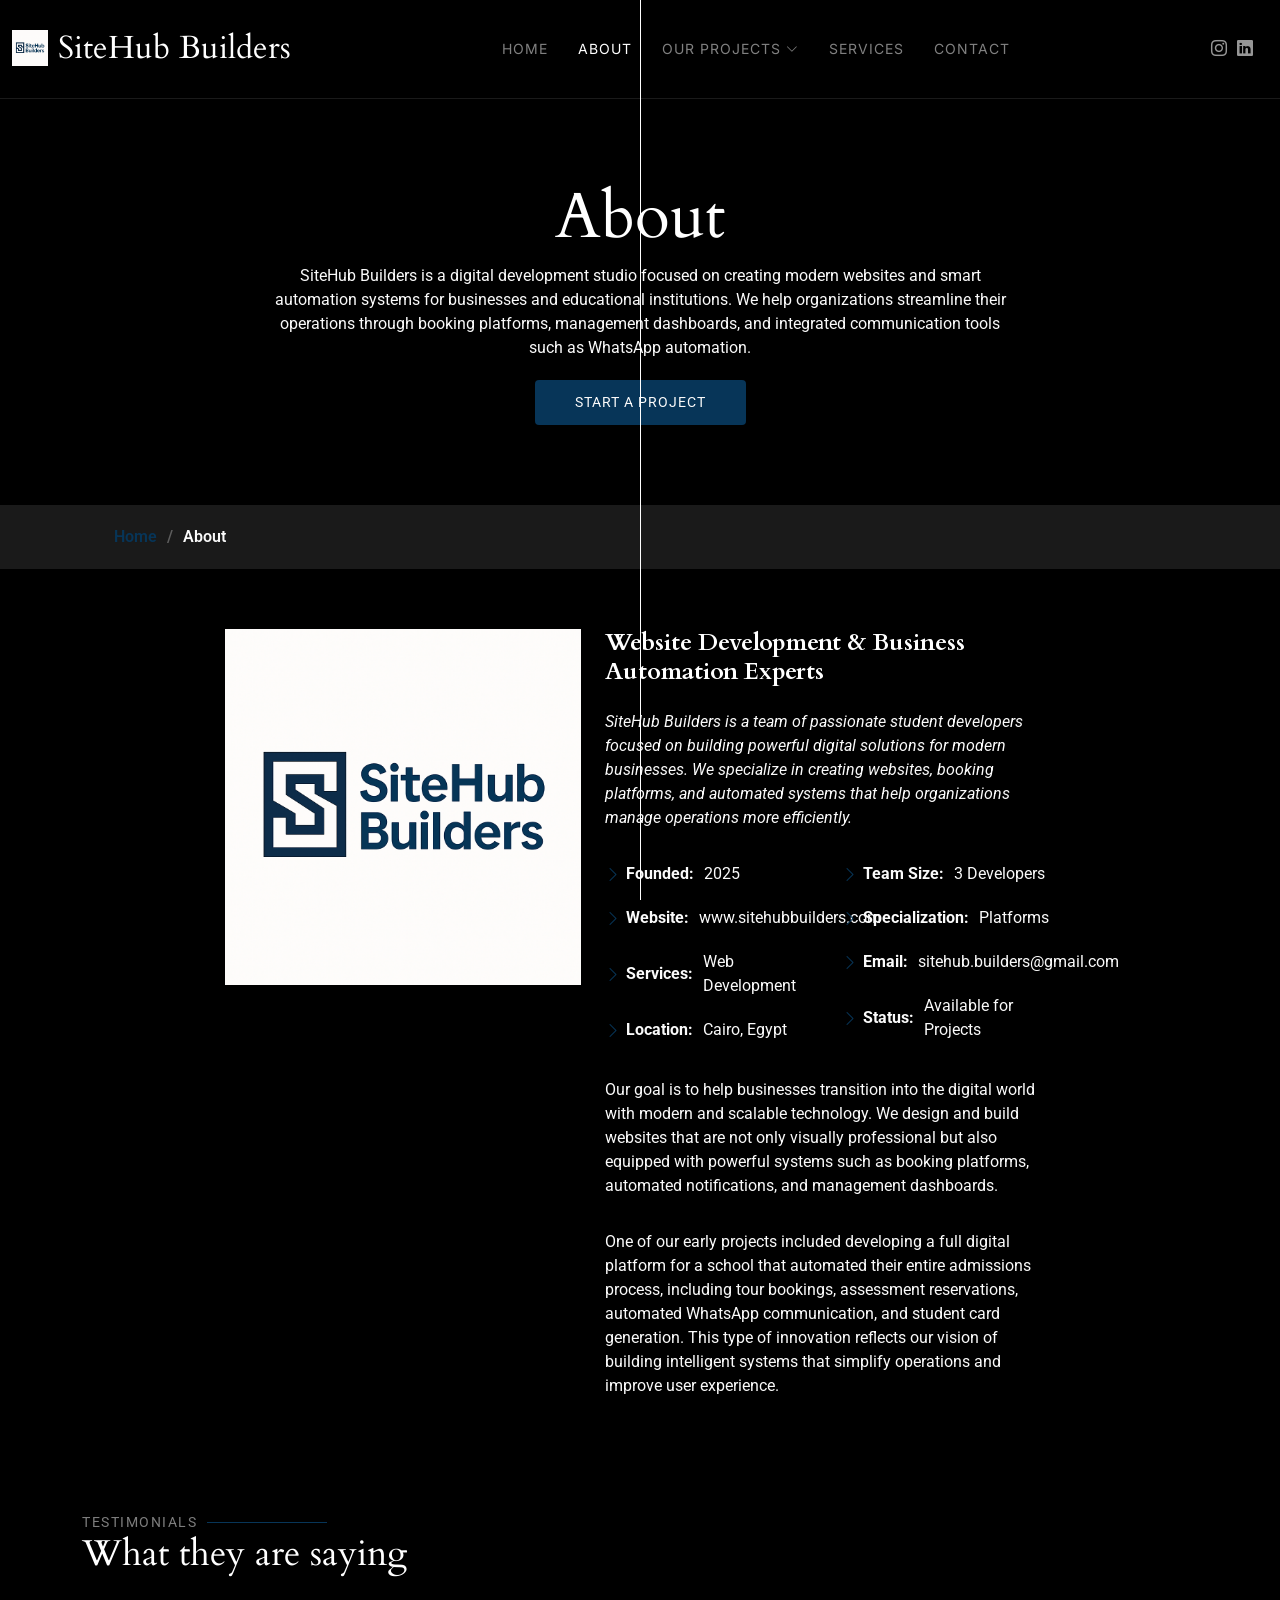
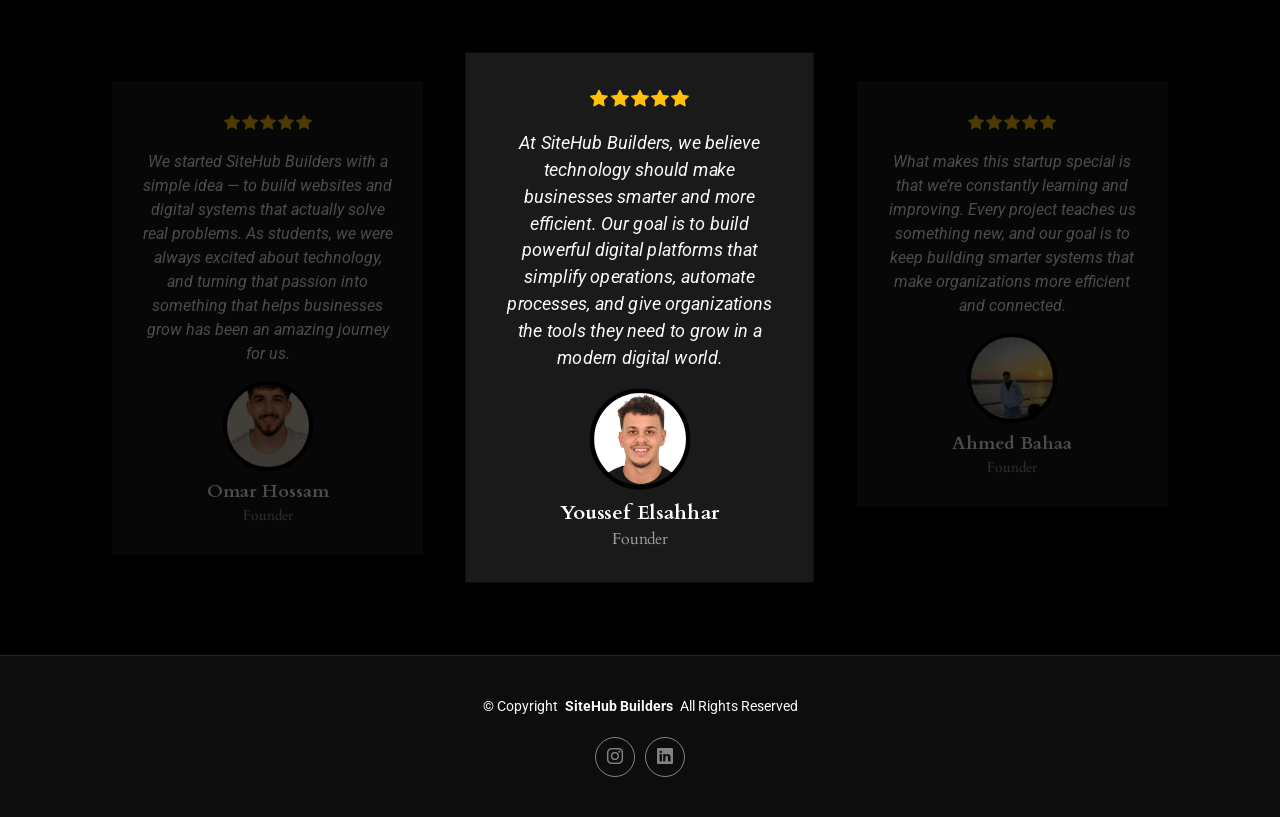
==== about.html @ 57624eac "first demo done" ====
<!DOCTYPE html>
<html lang="en">

<head>
  <meta charset="utf-8">
  <meta content="width=device-width, initial-scale=1.0" name="viewport">
  <title>About - PhotoFolio Bootstrap Template</title>
  <meta name="description" content="">
  <meta name="keywords" content="">

  <!-- Favicons -->
  <link href="assets/img/favicon.png" rel="icon">
  <link href="assets/img/apple-touch-icon.png" rel="apple-touch-icon">

  <!-- Fonts -->
  <link href="https://fonts.googleapis.com" rel="preconnect">
  <link href="https://fonts.gstatic.com" rel="preconnect" crossorigin>
  <link href="https://fonts.googleapis.com/css2?family=Roboto:ital,wght@0,100;0,300;0,400;0,500;0,700;0,900;1,100;1,300;1,400;1,500;1,700;1,900&family=Inter:wght@100;200;300;400;500;600;700;800;900&family=Cardo:ital,wght@0,400;0,700;1,400;1,700&display=swap" rel="stylesheet">

  <!-- Vendor CSS Files -->
  <link href="assets/vendor/bootstrap/css/bootstrap.min.css" rel="stylesheet">
  <link href="assets/vendor/bootstrap-icons/bootstrap-icons.css" rel="stylesheet">
  <link href="assets/vendor/aos/aos.css" rel="stylesheet">
  <link href="assets/vendor/glightbox/css/glightbox.min.css" rel="stylesheet">
  <link href="assets/vendor/swiper/swiper-bundle.min.css" rel="stylesheet">

  <!-- Main CSS File -->
  <link href="assets/css/main.css" rel="stylesheet">

  <!-- =======================================================
  * Template Name: PhotoFolio
  * Template URL: https://bootstrapmade.com/photofolio-bootstrap-photography-website-template/
  * Updated: Aug 07 2024 with Bootstrap v5.3.3
  * Author: BootstrapMade.com
  * License: https://bootstrapmade.com/license/
  ======================================================== -->
</head>

<body class="about-page">

  <header id="header" class="header d-flex align-items-center sticky-top">
    <div class="container-fluid position-relative d-flex align-items-center justify-content-between">

      <a href="index.html" class="logo d-flex align-items-center me-auto me-xl-0">
        <img src="assets/img/shb_logo.png" alt="Logo" style="height:40px; margin-right:10px;">
        <h1 class="sitename">SiteHub Builders</h1>
      </a>

      <nav id="navmenu" class="navmenu">
        <ul>
          <li><a href="index.html">Home<br></a></li>
          <li><a href="about.html" class="active">About</a></li>
          <li class="dropdown"><a href="lic_project.html"><span>Our Projects</span> <i class="bi bi-chevron-down toggle-dropdown"></i></a>
            <ul>
              <li><a href="lic_project.html">Leaders International College</a></li>
              <li><a href="avidbeam_project.html">Avid Beam</a></li>
            </ul>
          </li>
          <li><a href="services.html">Services</a></li>
          <li><a href="contact.html">Contact</a></li>
        </ul>
        <i class="mobile-nav-toggle d-xl-none bi bi-list"></i>
      </nav>

      <div class="header-social-links">
        <a href="https://www.instagram.com/sitehub_builders" class="instagram"><i class="bi bi-instagram"></i></a>
        <a href="https://www.linkedin.com/company/sitehub-builders" class="linkedin"><i class="bi bi-linkedin"></i></a>
      </div>

    </div>
  </header>

  <main class="main">

    <!-- Page Title -->
    <div class="page-title" data-aos="fade">
      <div class="heading">
        <div class="container">
          <div class="row d-flex justify-content-center text-center">
            <div class="col-lg-8">
              <h1>About</h1>
              <p class="mb-0">SiteHub Builders is a digital development studio focused on creating modern websites and smart automation systems for businesses and educational institutions. We help organizations streamline their operations through booking platforms, management dashboards, and integrated communication tools such as WhatsApp automation.</p>
              <a href="contact.html" class="cta-btn">Start a Project<br></a>
            </div>
          </div>
        </div>
      </div>
      <nav class="breadcrumbs">
        <div class="container">
          <ol>
            <li><a href="index.html">Home</a></li>
            <li class="current">About</li>
          </ol>
        </div>
      </nav>
    </div><!-- End Page Title -->

    <!-- About Section -->
    <section id="about" class="about section">

      <div class="container" data-aos="fade-up" data-aos-delay="100">

        <div class="row gy-4 justify-content-center">
          <div class="col-lg-4">
            <img src="assets/img/shb_logo.png" class="img-fluid" alt="">
          </div>
          <div class="col-lg-5 content">
            <h2>Website Development & Business Automation Experts</h2>
            <p class="fst-italic py-3">
              SiteHub Builders is a team of passionate student developers focused on building powerful digital solutions for modern businesses. We specialize in creating websites, booking platforms, and automated systems that help organizations manage operations more efficiently.
            </p>
            <div class="row">
              <div class="col-lg-6">
                <ul>
                 <li><i class="bi bi-chevron-right"></i> <strong>Founded:</strong> <span>2025</span></li>
                  <li><i class="bi bi-chevron-right"></i> <strong>Website:</strong> <span>www.sitehubbuilders.com</span></li>
                  <li><i class="bi bi-chevron-right"></i> <strong>Services:</strong> <span>Web Development</span></li>
                  <li><i class="bi bi-chevron-right"></i> <strong>Location:</strong> <span>Cairo, Egypt</span></li>
                </ul>
              </div>
              <div class="col-lg-6">
                <ul>
                  <li><i class="bi bi-chevron-right"></i> <strong>Team Size:</strong> <span>3 Developers</span></li>
                  <li><i class="bi bi-chevron-right"></i> <strong>Specialization:</strong> <span>Platforms</span></li>
                  <li><i class="bi bi-chevron-right"></i> <strong>Email:</strong> <span>sitehub.builders@gmail.com</span></li>
                  <li><i class="bi bi-chevron-right"></i> <strong>Status:</strong> <span>Available for Projects</span></li>
                </ul>
              </div>
            </div>
            <p class="py-3">
              Our goal is to help businesses transition into the digital world with modern and scalable technology. We design and build websites that are not only visually professional but also equipped with powerful systems such as booking platforms, automated notifications, and management dashboards.
            </p>
            <p class="m-0">
              One of our early projects included developing a full digital platform for a school that automated their entire admissions process, including tour bookings, assessment reservations, automated WhatsApp communication, and student card generation. This type of innovation reflects our vision of building intelligent systems that simplify operations and improve user experience.
            </p>
          </div>
        </div>

      </div>

    </section><!-- /About Section -->

    <!-- Testimonials Section -->
    <section id="testimonials" class="testimonials section">

      <!-- Section Title -->
      <div class="container section-title" data-aos="fade-up">
        <h2>Testimonials</h2>
        <p>What they are saying</p>
      </div><!-- End Section Title -->

      <div class="container" data-aos="fade-up" data-aos-delay="100">

        <div class="swiper init-swiper">
          <script type="application/json" class="swiper-config">
            {
              "loop": true,
              "speed": 600,
              "autoplay": {
                "delay": 5000
              },
              "slidesPerView": "auto",
              "pagination": {
                "el": ".swiper-pagination",
                "type": "bullets",
                "clickable": true
              },
              "breakpoints": {
                "320": {
                  "slidesPerView": 1,
                  "spaceBetween": 40
                },
                "1200": {
                  "slidesPerView": 3,
                  "spaceBetween": 1
                }
              }
            }
          </script>
          <div class="swiper-wrapper">

            <div class="swiper-slide">
              <div class="testimonial-item">
                <div class="stars">
                  <i class="bi bi-star-fill"></i><i class="bi bi-star-fill"></i><i class="bi bi-star-fill"></i><i class="bi bi-star-fill"></i><i class="bi bi-star-fill"></i>
                </div>
                <p>
                  We started SiteHub Builders with a simple idea — to build websites and digital systems that actually solve real problems. As students, we were always excited about technology, and turning that passion into something that helps businesses grow has been an amazing journey for us.
                </p>
                <div class="profile mt-auto">
                  <img src="assets/img/testimonials/omarHossam.jpeg" class="testimonial-img" alt="">
                  <h3>Omar Hossam</h3>
                  <h4>Founder</h4>
                </div>
              </div>
            </div><!-- End testimonial item -->

            <div class="swiper-slide">
              <div class="testimonial-item">
                <div class="stars">
                  <i class="bi bi-star-fill"></i><i class="bi bi-star-fill"></i><i class="bi bi-star-fill"></i><i class="bi bi-star-fill"></i><i class="bi bi-star-fill"></i>
                </div>
                <p>
                  At SiteHub Builders, we believe technology should make businesses smarter and more efficient. Our goal is to build powerful digital platforms that simplify operations, automate processes, and give organizations the tools they need to grow in a modern digital world.                
                </p>
                <div class="profile mt-auto">
                  <img src="assets/img/testimonials/youssefSahhar.jpeg" class="testimonial-img" alt="">
                  <h3>Youssef Elsahhar</h3>
                  <h4>Founder</h4>
                </div>
              </div>
            </div><!-- End testimonial item -->

            <div class="swiper-slide">
              <div class="testimonial-item">
                <div class="stars">
                  <i class="bi bi-star-fill"></i><i class="bi bi-star-fill"></i><i class="bi bi-star-fill"></i><i class="bi bi-star-fill"></i><i class="bi bi-star-fill"></i>
                </div>
                <p>
                  What makes this startup special is that we’re constantly learning and improving. Every project teaches us something new, and our goal is to keep building smarter systems that make organizations more efficient and connected.
                <div class="profile mt-auto">
                  <img src="assets/img/testimonials/ahmedBahaa.jpeg" class="testimonial-img" alt="">
                  <h3>Ahmed Bahaa</h3>
                  <h4>Founder</h4>
                </div>
              </div>
            </div><!-- End testimonial item -->

            <!-- <div class="swiper-slide">
              <div class="testimonial-item">
                <div class="stars">
                  <i class="bi bi-star-fill"></i><i class="bi bi-star-fill"></i><i class="bi bi-star-fill"></i><i class="bi bi-star-fill"></i><i class="bi bi-star-fill"></i>
                </div>
                <p>
                  Fugiat enim eram quae cillum dolore dolor amet nulla culpa multos export minim fugiat minim velit minim dolor enim duis veniam ipsum anim magna sunt elit fore quem dolore labore illum veniam.
                </p>
                <div class="profile mt-auto">
                  <img src="assets/img/testimonials/testimonials-4.jpg" class="testimonial-img" alt="">
                  <h3>Matt Brandon</h3>
                  <h4>Freelancer</h4>
                </div>
              </div>
            </div> -->

            <!-- <div class="swiper-slide">
              <div class="testimonial-item">
                <div class="stars">
                  <i class="bi bi-star-fill"></i><i class="bi bi-star-fill"></i><i class="bi bi-star-fill"></i><i class="bi bi-star-fill"></i><i class="bi bi-star-fill"></i>
                </div>
                <p>
                  Quis quorum aliqua sint quem legam fore sunt eram irure aliqua veniam tempor noster veniam enim culpa labore duis sunt culpa nulla illum cillum fugiat legam esse veniam culpa fore nisi cillum quid.
                </p>
                <div class="profile mt-auto">
                  <img src="assets/img/testimonials/testimonials-5.jpg" class="testimonial-img" alt="">
                  <h3>John Larson</h3>
                  <h4>Entrepreneur</h4>
                </div>
              </div>
            </div> -->

          </div>
          <div class="swiper-pagination"></div>
        </div>

      </div>

    </section><!-- /Testimonials Section -->

  </main>

  <footer id="footer" class="footer">

    <div class="container">
      <div class="copyright text-center ">
        <p>© <span>Copyright</span> <strong class="px-1 sitename">SiteHub Builders</strong> <span>All Rights Reserved</span></p>
      </div>
      <div class="social-links d-flex justify-content-center">
        <a href="https://www.instagram.com/sitehub_builders" class="instagram"><i class="bi bi-instagram"></i></a>
        <a href="https://www.linkedin.com/company/sitehub-builders" class="linkedin"><i class="bi bi-linkedin"></i></a>
      </div>
    </div>

  </footer>

  <!-- Scroll Top -->
  <a href="#" id="scroll-top" class="scroll-top d-flex align-items-center justify-content-center"><i class="bi bi-arrow-up-short"></i></a>

  <!-- Preloader -->
  <div id="preloader">
    <div class="line"></div>
  </div>

  <!-- Vendor JS Files -->
  <script src="assets/vendor/bootstrap/js/bootstrap.bundle.min.js"></script>
  <script src="assets/vendor/php-email-form/validate.js"></script>
  <script src="assets/vendor/aos/aos.js"></script>
  <script src="assets/vendor/glightbox/js/glightbox.min.js"></script>
  <script src="assets/vendor/swiper/swiper-bundle.min.js"></script>

  <!-- Main JS File -->
  <script src="assets/js/main.js"></script>

</body>

</html>
---- assets/css/main.css ----
/**
* Template Name: PhotoFolio
* Template URL: https://bootstrapmade.com/photofolio-bootstrap-photography-website-template/
* Updated: Aug 07 2024 with Bootstrap v5.3.3
* Author: BootstrapMade.com
* License: https://bootstrapmade.com/license/
*/

/*--------------------------------------------------------------
# Font & Color Variables
# Help: https://bootstrapmade.com/color-system/
--------------------------------------------------------------*/
/* Fonts */
:root {
  --default-font: "Roboto",  system-ui, -apple-system, "Segoe UI", Roboto, "Helvetica Neue", Arial, "Noto Sans", "Liberation Sans", sans-serif, "Apple Color Emoji", "Segoe UI Emoji", "Segoe UI Symbol", "Noto Color Emoji";
  --heading-font: "Cardo",  sans-serif;
  --nav-font: "Inter",  sans-serif;
}

/* Global Colors - The following color variables are used throughout the website. Updating them here will change the color scheme of the entire website */
:root { 
  --background-color: #000000; /* Background color for the entire website, including individual sections */
  --default-color: #fafafa; /* Default color used for the majority of the text content across the entire website */
  --heading-color: #ffffff; /* Color for headings, subheadings and title throughout the website */
  --accent-color: #073558; /* Accent color that represents your brand on the website. It's used for buttons, links, and other elements that need to stand out */
  --surface-color: #1a1a1a; /* The surface color is used as a background of boxed elements within sections, such as cards, icon boxes, or other elements that require a visual separation from the global background. */
  --contrast-color: #ffffff; /* Contrast color for text, ensuring readability against backgrounds of accent, heading, or default colors. */
}

/* Nav Menu Colors - The following color variables are used specifically for the navigation menu. They are separate from the global colors to allow for more customization options */
:root {
  --nav-color: rgba(255, 255, 255, 0.5);  /* The default color of the main navmenu links */
  --nav-hover-color: #ffffff; /* Applied to main navmenu links when they are hovered over or active */
  --nav-mobile-background-color: #1a1a1a; /* Used as the background color for mobile navigation menu */
  --nav-dropdown-background-color: #1a1a1a; /* Used as the background color for dropdown items that appear when hovering over primary navigation items */
  --nav-dropdown-color: rgba(255, 255, 255, 0.5); /* Used for navigation links of the dropdown items in the navigation menu. */
  --nav-dropdown-hover-color: #ffffff; /* Similar to --nav-hover-color, this color is applied to dropdown navigation links when they are hovered over. */
}

/* Color Presets - These classes override global colors when applied to any section or element, providing reuse of the sam color scheme. */

.light-background {
  --background-color: #1a1a1a;
  --surface-color: #343434;
}

.dark-background {
  --background-color: #060606;
  --default-color: #ffffff;
  --heading-color: #ffffff;
  --surface-color: #252525;
  --contrast-color: #ffffff;
}

/* Smooth scroll */
:root {
  scroll-behavior: smooth;
}

/*--------------------------------------------------------------
# General Styling & Shared Classes
--------------------------------------------------------------*/
body {
  color: var(--default-color);
  background-color: var(--background-color);
  font-family: var(--default-font);
}

a {
  color: var(--accent-color);
  text-decoration: none;
  transition: 0.3s;
}

a:hover {
  color: color-mix(in srgb, var(--accent-color), transparent 25%);
  text-decoration: none;
}

h1,
h2,
h3,
h4,
h5,
h6 {
  color: var(--heading-color);
  font-family: var(--heading-font);
}

/* PHP Email Form Messages
------------------------------*/
.php-email-form .error-message {
  display: none;
  background: #df1529;
  color: #ffffff;
  text-align: left;
  padding: 15px;
  margin-bottom: 24px;
  font-weight: 600;
}

.php-email-form .sent-message {
  display: none;
  color: #ffffff;
  background: #059652;
  text-align: center;
  padding: 15px;
  margin-bottom: 24px;
  font-weight: 600;
}

.php-email-form .loading {
  display: none;
  background: var(--surface-color);
  text-align: center;
  padding: 15px;
  margin-bottom: 24px;
}

.php-email-form .loading:before {
  content: "";
  display: inline-block;
  border-radius: 50%;
  width: 24px;
  height: 24px;
  margin: 0 10px -6px 0;
  border: 3px solid var(--accent-color);
  border-top-color: var(--surface-color);
  animation: php-email-form-loading 1s linear infinite;
}

@keyframes php-email-form-loading {
  0% {
    transform: rotate(0deg);
  }

  100% {
    transform: rotate(360deg);
  }
}

/*--------------------------------------------------------------
# Global Header
--------------------------------------------------------------*/
.header {
  color: var(--default-color);
  background-color: var(--background-color);
  padding: 20px 0;
  transition: all 0.5s;
  z-index: 997;
  border-bottom: 1px solid var(--background-color);
}

.header .logo {
  line-height: 1;
}

.header .logo img {
  max-height: 36px;
  margin-right: 8px;
}

.header .logo h1 {
  font-size: 32px;
  margin: 0;
  font-weight: 400;
  color: var(--heading-color);
}

.header .logo i {
  font-size: 28px;
  margin-right: 6px;
}

.header .header-social-links {
  padding-right: 15px;
}

.header .header-social-links a {
  color: color-mix(in srgb, var(--default-color), transparent 40%);
  padding-left: 6px;
  display: inline-block;
  transition: 0.3s;
  font-size: 16px;
}

.header .header-social-links a:hover {
  color: var(--accent-color);
}

.header .header-social-links a i {
  line-height: 0px;
}

@media (max-width: 1200px) {
  .header .logo {
    order: 1;
  }

  .header .logo h1 {
    font-size: 26px;
  }

  .header .logo i {
    font-size: 20px;
  }

  .header .header-social-links {
    order: 2;
  }

  .header .header-social-links a {
    font-size: 16px;
  }

  .header .navmenu {
    order: 3;
  }
}

.scrolled .header {
  border-color: color-mix(in srgb, var(--background-color) 90%, white 20%);
}

/*--------------------------------------------------------------
# Navigation Menu
--------------------------------------------------------------*/
/* Navmenu - Desktop */
@media (min-width: 1200px) {
  .navmenu {
    padding: 0;
  }

  .navmenu ul {
    margin: 0;
    padding: 0;
    display: flex;
    list-style: none;
    align-items: center;
  }

  .navmenu li {
    position: relative;
  }

  .navmenu a,
  .navmenu a:focus {
    color: var(--nav-color);
    padding: 18px 15px;
    font-size: 14px;
    font-family: var(--nav-font);
    font-weight: 400;
    display: flex;
    align-items: center;
    justify-content: space-between;
    white-space: nowrap;
    transition: 0.3s;
    text-transform: uppercase;
    letter-spacing: 1px;
  }

  .navmenu a i,
  .navmenu a:focus i {
    font-size: 12px;
    line-height: 0;
    margin-left: 5px;
    transition: 0.3s;
  }

  .navmenu li:last-child a {
    padding-right: 0;
  }

  .navmenu li:hover>a,
  .navmenu .active,
  .navmenu .active:focus {
    color: var(--nav-hover-color);
  }

  .navmenu .dropdown ul {
    margin: 0;
    padding: 10px 0;
    background: var(--nav-dropdown-background-color);
    display: block;
    position: absolute;
    visibility: hidden;
    left: 14px;
    top: 130%;
    opacity: 0;
    transition: 0.3s;
    border-radius: 4px;
    z-index: 99;
  }

  .navmenu .dropdown ul li {
    min-width: 200px;
  }

  .navmenu .dropdown ul a {
    padding: 10px 20px;
    font-size: 15px;
    text-transform: none;
    color: var(--nav-dropdown-color);
  }

  .navmenu .dropdown ul a i {
    font-size: 12px;
  }

  .navmenu .dropdown ul a:hover,
  .navmenu .dropdown ul .active:hover,
  .navmenu .dropdown ul li:hover>a {
    color: var(--nav-dropdown-hover-color);
  }

  .navmenu .dropdown:hover>ul {
    opacity: 1;
    top: 100%;
    visibility: visible;
  }

  .navmenu .dropdown .dropdown ul {
    top: 0;
    left: -90%;
    visibility: hidden;
  }

  .navmenu .dropdown .dropdown:hover>ul {
    opacity: 1;
    top: 0;
    left: -100%;
    visibility: visible;
  }
}

/* Navmenu - Mobile */
@media (max-width: 1199px) {
  .mobile-nav-toggle {
    color: var(--nav-color);
    font-size: 28px;
    line-height: 0;
    margin-right: 10px;
    cursor: pointer;
    transition: color 0.3s;
  }

  .navmenu {
    padding: 0;
    z-index: 9997;
  }

  .navmenu ul {
    display: none;
    position: absolute;
    inset: 60px 20px 20px 20px;
    padding: 10px 0;
    margin: 0;
    border-radius: 6px;
    background-color: var(--nav-mobile-background-color);
    overflow-y: auto;
    transition: 0.3s;
    z-index: 9998;
    box-shadow: 0px 0px 30px rgba(0, 0, 0, 0.1);
  }

  .navmenu a,
  .navmenu a:focus {
    color: var(--nav-dropdown-color);
    padding: 10px 20px;
    font-family: var(--nav-font);
    font-size: 17px;
    font-weight: 500;
    display: flex;
    align-items: center;
    justify-content: space-between;
    white-space: nowrap;
    transition: 0.3s;
  }

  .navmenu a i,
  .navmenu a:focus i {
    font-size: 12px;
    line-height: 0;
    margin-left: 5px;
    width: 30px;
    height: 30px;
    display: flex;
    align-items: center;
    justify-content: center;
    border-radius: 50%;
    transition: 0.3s;
    background-color: color-mix(in srgb, var(--accent-color), transparent 90%);
  }

  .navmenu a i:hover,
  .navmenu a:focus i:hover {
    background-color: var(--accent-color);
    color: var(--contrast-color);
  }

  .navmenu a:hover,
  .navmenu .active,
  .navmenu .active:focus {
    color: var(--nav-dropdown-hover-color);
  }

  .navmenu .active i,
  .navmenu .active:focus i {
    background-color: var(--accent-color);
    color: var(--contrast-color);
    transform: rotate(180deg);
  }

  .navmenu .dropdown ul {
    position: static;
    display: none;
    z-index: 99;
    padding: 10px 0;
    margin: 10px 20px;
    background-color: var(--nav-dropdown-background-color);
    border: 1px solid color-mix(in srgb, var(--default-color), transparent 90%);
    box-shadow: none;
    transition: all 0.5s ease-in-out;
  }

  .navmenu .dropdown ul ul {
    background-color: rgba(33, 37, 41, 0.1);
  }

  .navmenu .dropdown>.dropdown-active {
    display: block;
    background-color: rgba(33, 37, 41, 0.03);
  }

  .mobile-nav-active {
    overflow: hidden;
  }

  .mobile-nav-active .mobile-nav-toggle {
    color: #fff;
    position: absolute;
    font-size: 32px;
    top: 15px;
    right: 15px;
    margin-right: 0;
    z-index: 9999;
  }

  .mobile-nav-active .navmenu {
    position: fixed;
    overflow: hidden;
    inset: 0;
    background: rgba(33, 37, 41, 0.8);
    transition: 0.3s;
  }

  .mobile-nav-active .navmenu>ul {
    display: block;
  }
}

/*--------------------------------------------------------------
# Global Footer
--------------------------------------------------------------*/
.footer {
  --background-color: color-mix(in srgb, var(--default-color), transparent 95%);
  border-top: 1px solid color-mix(in srgb, var(--default-color), transparent 90%);
  color: var(--default-color);
  background-color: var(--background-color);
  font-size: 14px;
  padding: 40px 0;
  position: relative;
}

.footer .copyright p {
  margin-bottom: 0;
}

.footer .social-links {
  margin-top: 20px;
}

.footer .social-links a {
  display: flex;
  align-items: center;
  justify-content: center;
  width: 40px;
  height: 40px;
  border-radius: 50%;
  border: 1px solid color-mix(in srgb, var(--default-color), transparent 50%);
  font-size: 16px;
  color: color-mix(in srgb, var(--default-color), transparent 50%);
  margin: 0 5px;
  transition: 0.3s;
}

.footer .social-links a:hover {
  color: var(--accent-color);
  border-color: var(--accent-color);
}

.footer .credits {
  margin-top: 10px;
  font-size: 13px;
  text-align: center;
}

/*--------------------------------------------------------------
# Preloader
--------------------------------------------------------------*/
#preloader {
  display: flex;
  position: fixed;
  inset: 0;
  width: 100%;
  height: 100vh;
  z-index: 99999;
}

#preloader:before,
#preloader:after {
  content: "";
  background-color: #000000;
  position: absolute;
  inset: 0;
  width: 50%;
  height: 100%;
  transition: all 0.3s ease 0s;
  z-index: -1;
}

#preloader:after {
  left: auto;
  right: 0;
}

#preloader .line {
  position: relative;
  overflow: hidden;
  margin: auto;
  width: 1px;
  height: 280px;
  transition: all 0.8s ease 0s;
}

#preloader .line:before {
  content: "";
  position: absolute;
  background-color: #ffffff;
  left: 0;
  top: 50%;
  width: 1px;
  height: 0%;
  transform: translateY(-50%);
  animation: lineincrease 1000ms ease-in-out 0s forwards;
}

#preloader .line:after {
  content: "";
  position: absolute;
  background-color: color-mix(in srgb, var(--default-color), transparent 95%);
  left: 0;
  top: 0;
  width: 1px;
  height: 100%;
  transform: translateY(-100%);
  animation: linemove 1200ms linear 0s infinite;
  animation-delay: 2000ms;
}

#preloader.loaded .line {
  opacity: 0;
  height: 100% !important;
}

#preloader.loaded .line:after {
  opacity: 0;
}

#preloader.loaded:before,
#preloader.loaded:after {
  animation: preloaderfinish 300ms ease-in-out 500ms forwards;
}

@keyframes lineincrease {
  0% {
    height: 0%;
  }

  100% {
    height: 100%;
  }
}

@keyframes linemove {
  0% {
    transform: translateY(200%);
  }

  100% {
    transform: translateY(-100%);
  }
}

@keyframes preloaderfinish {
  0% {
    width: 5 0%;
  }

  100% {
    width: 0%;
  }
}

/*--------------------------------------------------------------
# Scroll Top Button
--------------------------------------------------------------*/
.scroll-top {
  position: fixed;
  visibility: hidden;
  opacity: 0;
  right: 15px;
  bottom: -15px;
  z-index: 99999;
  background-color: var(--accent-color);
  width: 44px;
  height: 44px;
  border-radius: 50px;
  transition: all 0.4s;
}

.scroll-top i {
  font-size: 24px;
  color: var(--default-color);
  line-height: 0;
}

.scroll-top:hover {
  background-color: color-mix(in srgb, var(--accent-color), transparent 20%);
}

.scroll-top.active {
  visibility: visible;
  opacity: 1;
  bottom: 15px;
}

/*--------------------------------------------------------------
# Disable aos animation delay on mobile devices
--------------------------------------------------------------*/
@media screen and (max-width: 768px) {
  [data-aos-delay] {
    transition-delay: 0 !important;
  }
}

/*--------------------------------------------------------------
# Global Page Titles & Breadcrumbs
--------------------------------------------------------------*/
.page-title {
  color: var(--default-color);
  background-color: var(--background-color);
  position: relative;
}

.page-title .heading {
  padding: 80px 0;
  border-top: 1px solid color-mix(in srgb, var(--default-color), transparent 90%);
}

.page-title .heading h1 {
  font-size: 64px;
  font-weight: 400;
}

.page-title .heading .cta-btn {
  color: var(--default-color);
  background: var(--accent-color);
  font-weight: 400;
  font-size: 14px;
  display: inline-block;
  margin-top: 20px;
  padding: 12px 40px;
  border-radius: 4px;
  transition: 0.5s;
  text-transform: uppercase;
  letter-spacing: 1px;
}

.page-title .heading .cta-btn:hover {
  background-color: color-mix(in srgb, var(--accent-color) 90%, white 10%);
}

.page-title nav {
  background-color: color-mix(in srgb, var(--default-color), transparent 90%);
  padding: 20px 0;
}

.page-title nav ol {
  display: flex;
  flex-wrap: wrap;
  list-style: none;
  margin: 0;
  font-size: 16px;
  font-weight: 600;
}

.page-title nav ol li+li {
  padding-left: 10px;
}

.page-title nav ol li+li::before {
  content: "/";
  display: inline-block;
  padding-right: 10px;
  color: color-mix(in srgb, var(--default-color), transparent 70%);
}

/*--------------------------------------------------------------
# Global Sections
--------------------------------------------------------------*/
section,
.section {
  color: var(--default-color);
  background-color: var(--background-color);
  padding: 60px 0;
  scroll-margin-top: 100px;
  overflow: clip;
}

@media (max-width: 1199px) {

  section,
  .section {
    scroll-margin-top: 66px;
  }
}

/*--------------------------------------------------------------
# Global Section Titles
--------------------------------------------------------------*/
.section-title {
  padding-bottom: 60px;
  position: relative;
}

.section-title h2 {
  font-size: 14px;
  font-weight: 400;
  padding: 0;
  line-height: 1px;
  margin: 0;
  letter-spacing: 1.5px;
  text-transform: uppercase;
  color: color-mix(in srgb, var(--default-color), transparent 50%);
  position: relative;
  font-family: var(--default-font);
}

.section-title h2::after {
  content: "";
  width: 120px;
  height: 1px;
  display: inline-block;
  background: var(--accent-color);
  margin: 4px 10px;
}

.section-title p {
  color: var(--heading-color);
  margin: 0;
  font-size: 36px;
  font-weight: 400;
  font-family: var(--heading-font);
}

/*--------------------------------------------------------------
# Hero Section
--------------------------------------------------------------*/
.hero {
  width: 100%;
  min-height: 30vh;
  position: relative;
  padding: 120px 0 60px 0;
  display: flex;
  align-items: center;
}

.hero h2 {
  margin: 0 0 10px 0;
  font-size: 38px;
  font-weight: 700;
}

.hero h2 .underlight {
  position: relative;
  z-index: 1;
  padding: 0 5px;
  display: inline-block;
}

.hero h2 .underlight:before {
  content: "";
  position: absolute;
  height: 50%;
  bottom: 0;
  left: 0;
  right: 0;
  background: var(--accent-color);
  z-index: -1;
}

.hero p {
  color: color-mix(in srgb, var(--default-color), transparent 30%);
  margin-bottom: 30px;
  font-size: 18px;
}

@media (max-width: 768px) {
  .hero h2 {
    font-size: 32px;
  }
}

.hero .btn-get-started {
  color: var(--contrast-color);
  background: var(--accent-color);
  font-weight: 400;
  font-size: 14px;
  display: inline-block;
  padding: 12px 40px;
  border-radius: 4px;
  transition: 0.5s;
  text-transform: uppercase;
  letter-spacing: 1px;
}

.hero .btn-get-started:hover {
  background-color: color-mix(in srgb, var(--accent-color) 90%, white 10%);
}

/*--------------------------------------------------------------
# Gallery Section
--------------------------------------------------------------*/
.gallery .gallery-item {
  position: relative;
  overflow: hidden;
  border-radius: 10px;
}

.gallery .gallery-item img {
  transition: 0.3s;
}

.gallery .gallery-links {
  position: absolute;
  inset: 0;
  opacity: 0;
  transition: all ease-in-out 0.3s;
  background: rgba(0, 0, 0, 0.6);
  z-index: 3;
}

.gallery .gallery-links .preview-link,
.gallery .gallery-links .details-link {
  font-size: 20px;
  color: rgba(255, 255, 255, 0.5);
  transition: 0.3s;
  line-height: 1.2;
  margin: 30px 8px 0 8px;
}

.gallery .gallery-links .preview-link:hover,
.gallery .gallery-links .details-link:hover {
  color: #ffffff;
}

.gallery .gallery-links .details-link {
  font-size: 30px;
  line-height: 0;
}

.gallery .gallery-item:hover .gallery-links {
  opacity: 1;
}

.gallery .gallery-item:hover .preview-link,
.gallery .gallery-item:hover .details-link {
  margin-top: 0;
}

.gallery .gallery-item:hover img {
  transform: scale(1.1);
}

.glightbox-clean .gslide-description {
  background: #272727;
}

.glightbox-clean .gslide-title {
  color: rgba(255, 255, 255, 0.8);
  margin: 0;
}

/*--------------------------------------------------------------
# About Section
--------------------------------------------------------------*/
.about .content h2 {
  font-weight: 700;
  font-size: 24px;
}

.about .content ul {
  list-style: none;
  padding: 0;
}

.about .content ul li {
  margin-bottom: 20px;
  display: flex;
  align-items: center;
}

.about .content ul strong {
  margin-right: 10px;
}

.about .content ul i {
  font-size: 16px;
  margin-right: 5px;
  color: var(--accent-color);
  line-height: 0;
}

/*--------------------------------------------------------------
# Testimonials Section
--------------------------------------------------------------*/
.testimonials .testimonial-item {
  background-color: var(--surface-color);
  box-shadow: 0px 0 20px rgba(0, 0, 0, 0.1);
  box-sizing: content-box;
  padding: 30px;
  margin: 40px 30px;
  min-height: 320px;
  display: flex;
  flex-direction: column;
  text-align: center;
  transition: 0.3s;
}

.testimonials .testimonial-item .stars {
  margin-bottom: 15px;
}

.testimonials .testimonial-item .stars i {
  color: #ffc107;
  margin: 0 1px;
}

.testimonials .testimonial-item .testimonial-img {
  width: 90px;
  border-radius: 50%;
  border: 4px solid var(--background-color);
  margin: 0 auto;
}

.testimonials .testimonial-item h3 {
  font-size: 18px;
  font-weight: bold;
  margin: 10px 0 5px 0;
}

.testimonials .testimonial-item h4 {
  font-size: 14px;
  color: color-mix(in srgb, var(--default-color), transparent 40%);
  margin: 0;
}

.testimonials .testimonial-item p {
  font-style: italic;
  margin: 0 auto 15px auto;
}

.testimonials .swiper-wrapper {
  height: auto;
}

.testimonials .swiper-pagination {
  margin-top: 20px;
  position: relative;
}

.testimonials .swiper-pagination .swiper-pagination-bullet {
  width: 12px;
  height: 12px;
  background-color: color-mix(in srgb, var(--default-color), transparent 85%);
  opacity: 1;
}

.testimonials .swiper-pagination .swiper-pagination-bullet-active {
  background-color: var(--accent-color);
}

.testimonials .swiper-slide {
  opacity: 0.3;
}

@media (max-width: 1199px) {
  .testimonials .swiper-slide-active {
    opacity: 1;
  }

  .testimonials .swiper-pagination {
    margin-top: 0;
  }

  .testimonials .testimonial-item {
    margin: 40px 20px;
  }
}

@media (min-width: 1200px) {
  .testimonials .swiper-slide-next {
    opacity: 1;
    transform: scale(1.12);
  }
}

/*--------------------------------------------------------------
# Gallery Details Section
--------------------------------------------------------------*/
.gallery-details .portfolio-details-slider img {
  width: 100%;
}

.gallery-details .swiper-wrapper {
  height: auto;
}

.gallery-details .swiper-button-prev,
.gallery-details .swiper-button-next {
  width: 48px;
  height: 48px;
}

.gallery-details .swiper-button-prev:after,
.gallery-details .swiper-button-next:after {
  color: rgba(255, 255, 255, 0.8);
  background-color: rgba(0, 0, 0, 0.15);
  font-size: 24px;
  border-radius: 50%;
  width: 48px;
  height: 48px;
  display: flex;
  align-items: center;
  justify-content: center;
  transition: 0.3s;
}

.gallery-details .swiper-button-prev:hover:after,
.gallery-details .swiper-button-next:hover:after {
  background-color: rgba(0, 0, 0, 0.3);
}

@media (max-width: 575px) {

  .gallery-details .swiper-button-prev,
  .gallery-details .swiper-button-next {
    display: none;
  }
}

.gallery-details .swiper-pagination {
  margin-top: 20px;
  position: relative;
}

.gallery-details .swiper-pagination .swiper-pagination-bullet {
  width: 10px;
  height: 10px;
  background-color: color-mix(in srgb, var(--default-color), transparent 85%);
  opacity: 1;
}

.gallery-details .swiper-pagination .swiper-pagination-bullet-active {
  background-color: var(--accent-color);
}

.gallery-details .portfolio-info h3 {
  font-size: 22px;
  font-weight: 700;
  margin-bottom: 20px;
  padding-bottom: 20px;
  position: relative;
}

.gallery-details .portfolio-info h3:after {
  content: "";
  position: absolute;
  display: block;
  width: 50px;
  height: 3px;
  background: var(--accent-color);
  left: 0;
  bottom: 0;
}

.gallery-details .portfolio-info ul {
  list-style: none;
  padding: 0;
  font-size: 15px;
}

.gallery-details .portfolio-info ul li {
  display: flex;
  flex-direction: column;
  padding-bottom: 15px;
}

.gallery-details .portfolio-info ul strong {
  text-transform: uppercase;
  font-weight: 400;
  color: color-mix(in srgb, var(--default-color), transparent 50%);
  font-size: 14px;
}

.gallery-details .portfolio-info .btn-visit {
  padding: 8px 40px;
  background: var(--accent-color);
  color: var(--contrast-color);
  border-radius: 50px;
  transition: 0.3s;
}

.gallery-details .portfolio-info .btn-visit:hover {
  background: color-mix(in srgb, var(--accent-color), transparent 20%);
}

.gallery-details .portfolio-description h2 {
  font-size: 26px;
  font-weight: 700;
  margin-bottom: 20px;
}

.gallery-details .portfolio-description p {
  padding: 0;
}

.gallery-details .portfolio-description .testimonial-item {
  padding: 30px 30px 0 30px;
  position: relative;
  background: color-mix(in srgb, var(--default-color), transparent 97%);
  margin-bottom: 50px;
}

.gallery-details .portfolio-description .testimonial-item .testimonial-img {
  width: 90px;
  border-radius: 50px;
  border: 6px solid var(--background-color);
  float: left;
  margin: 0 10px 0 0;
}

.gallery-details .portfolio-description .testimonial-item h3 {
  font-size: 18px;
  font-weight: bold;
  margin: 15px 0 5px 0;
  padding-top: 20px;
}

.gallery-details .portfolio-description .testimonial-item h4 {
  font-size: 14px;
  color: #6c757d;
  margin: 0;
}

.gallery-details .portfolio-description .testimonial-item .quote-icon-left,
.gallery-details .portfolio-description .testimonial-item .quote-icon-right {
  color: color-mix(in srgb, var(--accent-color), transparent 50%);
  font-size: 26px;
  line-height: 0;
}

.gallery-details .portfolio-description .testimonial-item .quote-icon-left {
  display: inline-block;
  left: -5px;
  position: relative;
}

.gallery-details .portfolio-description .testimonial-item .quote-icon-right {
  display: inline-block;
  right: -5px;
  position: relative;
  top: 10px;
  transform: scale(-1, -1);
}

.gallery-details .portfolio-description .testimonial-item p {
  font-style: italic;
  margin: 0 0 15px 0 0 0;
  padding: 0;
}

/*--------------------------------------------------------------
# Services Section
--------------------------------------------------------------*/
.services .service-item {
  background-color: var(--surface-color);
  padding: 50px 30px;
  transition: all 0.3s ease-in-out;
  height: 100%;
  position: relative;
  z-index: 1;
}

.services .service-item:before {
  content: "";
  position: absolute;
  background: var(--accent-color);
  inset: 100% 0 0 0;
  transition: all 0.3s;
  z-index: -1;
}

.services .service-item .icon {
  margin-bottom: 15px;
}

.services .service-item .icon i {
  color: var(--default-color);
  background-color: var(--accent-color);
  font-size: 24px;
  width: 56px;
  height: 56px;
  display: flex;
  align-items: center;
  justify-content: center;
  border-radius: 50%;
  transition: ease-in-out 0.3s;
}

.services .service-item h4 {
  font-weight: 700;
  margin-bottom: 15px;
  font-size: 20px;
  font-family: var(--default-font);
}

.services .service-item h4 a {
  color: var(--heading-color);
  transition: ease-in-out 0.3s;
}

.services .service-item p {
  line-height: 24px;
  font-size: 14px;
  margin-bottom: 0;
  transition: ease-in-out 0.3s;
}

.services .service-item:hover h4 a,
.services .service-item:hover p {
  color: var(--default-color);
}

.services .service-item:hover i {
  color: var(--accent-color);
  background-color: var(--default-color);
}

.services .service-item:hover:before {
  background: var(--accent-color);
  inset: 0;
  border-radius: 0px;
}

/*--------------------------------------------------------------
# Pricing Section
--------------------------------------------------------------*/
.pricing .pricing-item {
  border-bottom: 1px dashed color-mix(in srgb, var(--default-color), transparent 60%);
  width: 100%;
  height: 100%;
  padding: 0 0 15px 0;
}

.pricing .pricing-item h3 {
  margin: 0;
  font-size: 20px;
  font-weight: 600;
}

.pricing .pricing-item h4 {
  margin: 0;
  font-size: 18px;
  color: var(--accent-color);
}

/*--------------------------------------------------------------
# Contact Section
--------------------------------------------------------------*/
.contact .info-wrap {
  margin-bottom: 30px;
}

.contact .info-item i {
  font-size: 20px;
  color: var(--accent-color);
  width: 56px;
  height: 56px;
  display: flex;
  justify-content: center;
  align-items: center;
  transition: all 0.3s ease-in-out;
  border-radius: 50%;
  border: 1px solid color-mix(in srgb, var(--accent-color), transparent 40%);
  margin-right: 15px;
}

.contact .info-item h3 {
  font-size: 18px;
  font-weight: 700;
  margin: 0 0 5px 0;
  font-family: var(--default-font);
}

.contact .info-item p {
  padding: 0;
  margin-bottom: 0;
  font-size: 14px;
}

.contact .info-item:hover i {
  background: var(--accent-color);
  color: var(--contrast-color);
}

@media (max-width: 575px) {
  .contact .php-email-form {
    padding: 20px;
  }
}

.contact .php-email-form input[type=text],
.contact .php-email-form input[type=email],
.contact .php-email-form textarea {
  font-size: 14px;
  padding: 10px 15px;
  box-shadow: none;
  border-radius: 0;
  color: var(--default-color);
  background-color: var(--surface-color);
  border-color: color-mix(in srgb, var(--default-color), transparent 80%);
}

.contact .php-email-form input[type=text]:focus,
.contact .php-email-form input[type=email]:focus,
.contact .php-email-form textarea:focus {
  border-color: var(--accent-color);
}

.contact .php-email-form input[type=text]::placeholder,
.contact .php-email-form input[type=email]::placeholder,
.contact .php-email-form textarea::placeholder {
  color: color-mix(in srgb, var(--default-color), transparent 70%);
}

.contact .php-email-form button[type=submit] {
  color: var(--default-color);
  background: var(--accent-color);
  font-weight: 400;
  font-size: 14px;
  display: inline-block;
  margin-top: 20px;
  padding: 14px 40px;
  border: 0;
  border-radius: 4px;
  transition: 0.5s;
  text-transform: uppercase;
  letter-spacing: 1px;
}

.contact .php-email-form button[type=submit]:hover {
  background-color: color-mix(in srgb, var(--accent-color) 90%, white 10%);
}

/*--------------------------------------------------------------
# Starter Section Section
--------------------------------------------------------------*/
.starter-section {
  /* Add your styles here */
}
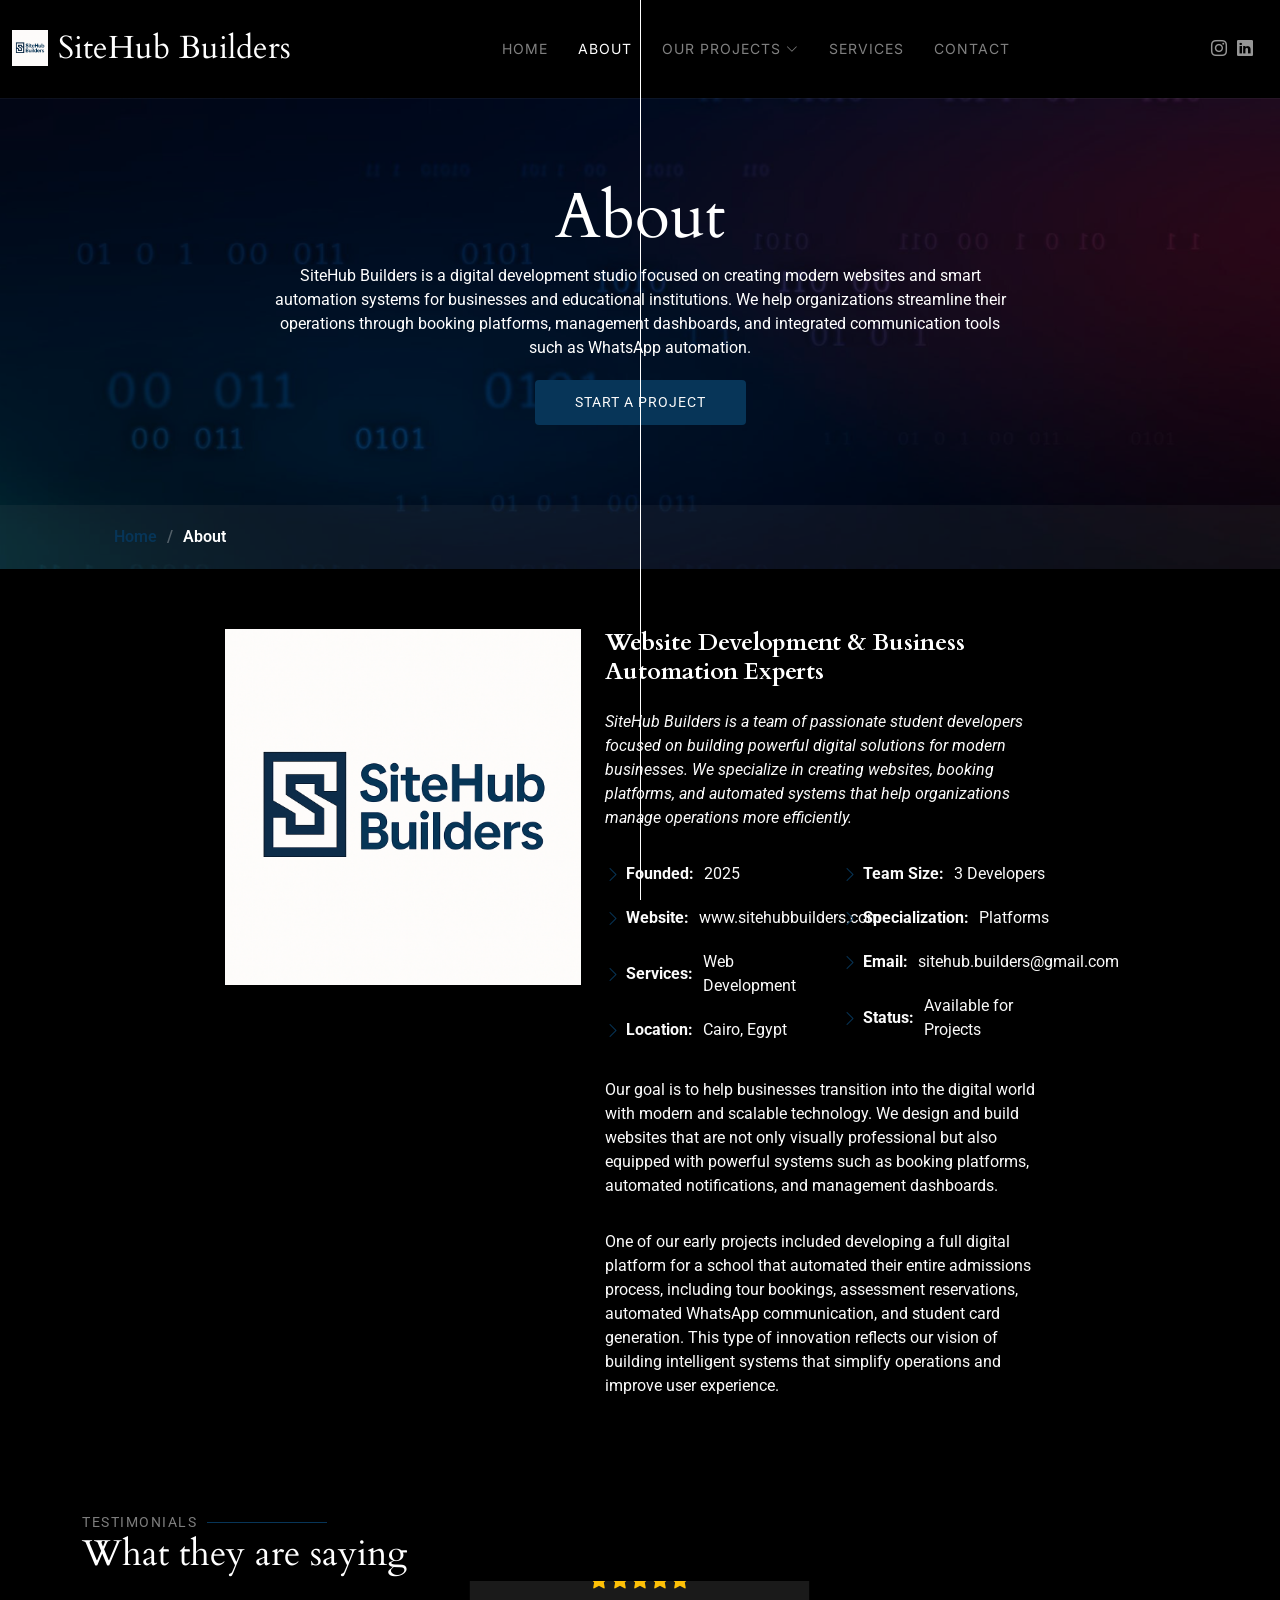
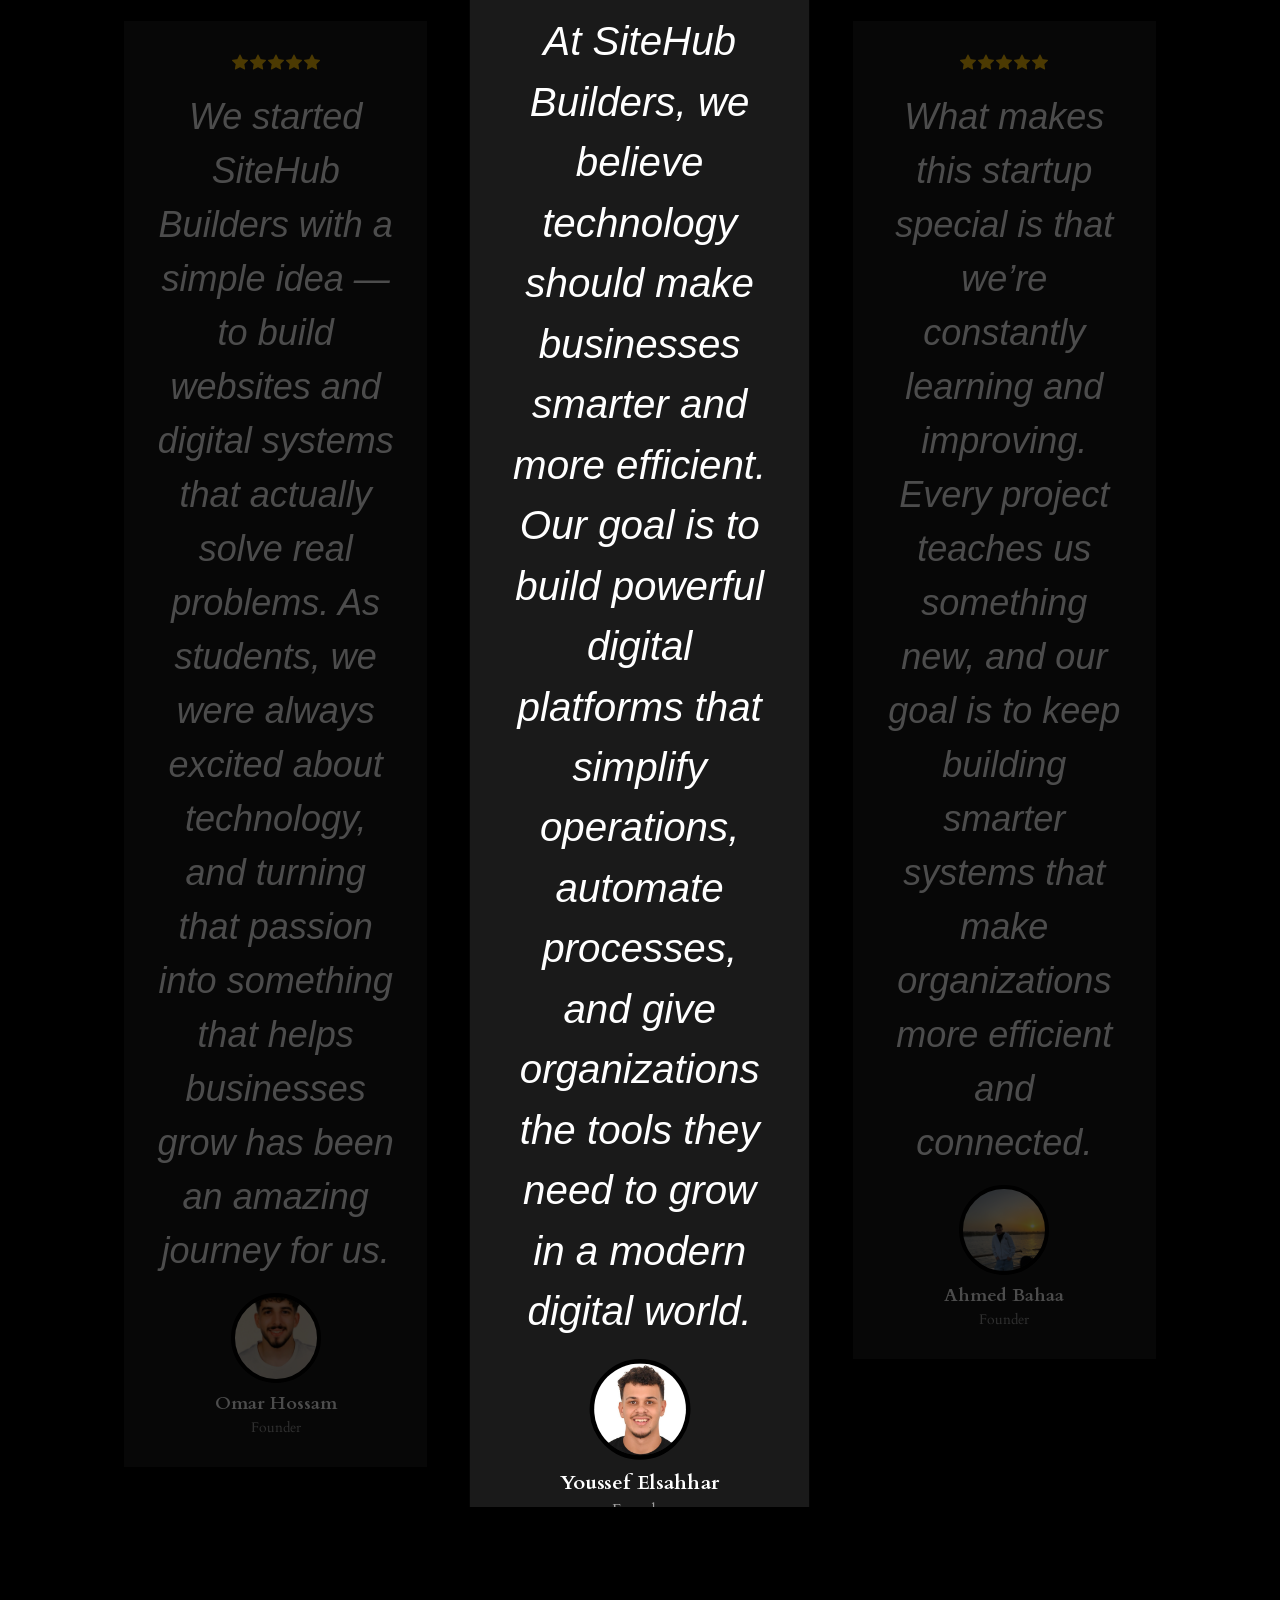
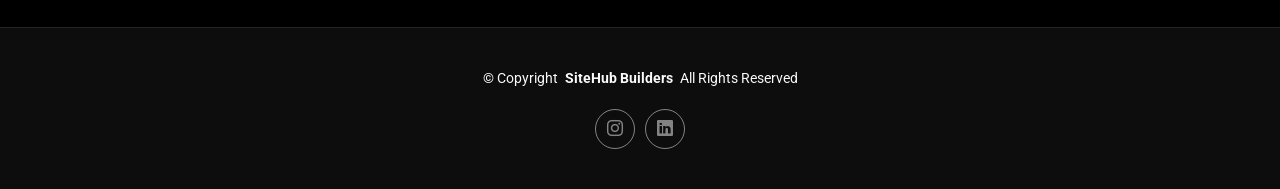
==== commit 443e2fca: "code cleaned" ====
--- a/about.html
+++ b/about.html
@@ -4,36 +4,24 @@
 <head>
   <meta charset="utf-8">
   <meta content="width=device-width, initial-scale=1.0" name="viewport">
-  <title>About - PhotoFolio Bootstrap Template</title>
+  <title>About - SiteHub Builders</title>
   <meta name="description" content="">
   <meta name="keywords" content="">
 
-  <!-- Favicons -->
-  <link href="assets/img/favicon.png" rel="icon">
-  <link href="assets/img/apple-touch-icon.png" rel="apple-touch-icon">
-
-  <!-- Fonts -->
+  <link href="assets/img/shb_logo.png" rel="icon">
+  <link href="assets/img/shb_logo.png" rel="apple-touch-icon">
+
   <link href="https://fonts.googleapis.com" rel="preconnect">
   <link href="https://fonts.gstatic.com" rel="preconnect" crossorigin>
   <link href="https://fonts.googleapis.com/css2?family=Roboto:ital,wght@0,100;0,300;0,400;0,500;0,700;0,900;1,100;1,300;1,400;1,500;1,700;1,900&family=Inter:wght@100;200;300;400;500;600;700;800;900&family=Cardo:ital,wght@0,400;0,700;1,400;1,700&display=swap" rel="stylesheet">
 
-  <!-- Vendor CSS Files -->
   <link href="assets/vendor/bootstrap/css/bootstrap.min.css" rel="stylesheet">
   <link href="assets/vendor/bootstrap-icons/bootstrap-icons.css" rel="stylesheet">
   <link href="assets/vendor/aos/aos.css" rel="stylesheet">
   <link href="assets/vendor/glightbox/css/glightbox.min.css" rel="stylesheet">
   <link href="assets/vendor/swiper/swiper-bundle.min.css" rel="stylesheet">
 
-  <!-- Main CSS File -->
   <link href="assets/css/main.css" rel="stylesheet">
-
-  <!-- =======================================================
-  * Template Name: PhotoFolio
-  * Template URL: https://bootstrapmade.com/photofolio-bootstrap-photography-website-template/
-  * Updated: Aug 07 2024 with Bootstrap v5.3.3
-  * Author: BootstrapMade.com
-  * License: https://bootstrapmade.com/license/
-  ======================================================== -->
 </head>
 
 <body class="about-page">
@@ -72,7 +60,6 @@
 
   <main class="main">
 
-    <!-- Page Title -->
     <div class="page-title" data-aos="fade">
       <div class="heading">
         <div class="container">
@@ -93,9 +80,8 @@
           </ol>
         </div>
       </nav>
-    </div><!-- End Page Title -->
-
-    <!-- About Section -->
+    </div>
+
     <section id="about" class="about section">
 
       <div class="container" data-aos="fade-up" data-aos-delay="100">
@@ -138,16 +124,12 @@
 
       </div>
 
-    </section><!-- /About Section -->
-
-    <!-- Testimonials Section -->
+    </section>
+
     <section id="testimonials" class="testimonials section">
-
-      <!-- Section Title -->
       <div class="container section-title" data-aos="fade-up">
         <h2>Testimonials</h2>
         <p>What they are saying</p>
-      </div><!-- End Section Title -->
 
       <div class="container" data-aos="fade-up" data-aos-delay="100">
 
@@ -193,7 +175,7 @@
                   <h4>Founder</h4>
                 </div>
               </div>
-            </div><!-- End testimonial item -->
+            </div>
 
             <div class="swiper-slide">
               <div class="testimonial-item">
@@ -209,7 +191,7 @@
                   <h4>Founder</h4>
                 </div>
               </div>
-            </div><!-- End testimonial item -->
+            </div>
 
             <div class="swiper-slide">
               <div class="testimonial-item">
@@ -224,39 +206,7 @@
                   <h4>Founder</h4>
                 </div>
               </div>
-            </div><!-- End testimonial item -->
-
-            <!-- <div class="swiper-slide">
-              <div class="testimonial-item">
-                <div class="stars">
-                  <i class="bi bi-star-fill"></i><i class="bi bi-star-fill"></i><i class="bi bi-star-fill"></i><i class="bi bi-star-fill"></i><i class="bi bi-star-fill"></i>
-                </div>
-                <p>
-                  Fugiat enim eram quae cillum dolore dolor amet nulla culpa multos export minim fugiat minim velit minim dolor enim duis veniam ipsum anim magna sunt elit fore quem dolore labore illum veniam.
-                </p>
-                <div class="profile mt-auto">
-                  <img src="assets/img/testimonials/testimonials-4.jpg" class="testimonial-img" alt="">
-                  <h3>Matt Brandon</h3>
-                  <h4>Freelancer</h4>
-                </div>
-              </div>
-            </div> -->
-
-            <!-- <div class="swiper-slide">
-              <div class="testimonial-item">
-                <div class="stars">
-                  <i class="bi bi-star-fill"></i><i class="bi bi-star-fill"></i><i class="bi bi-star-fill"></i><i class="bi bi-star-fill"></i><i class="bi bi-star-fill"></i>
-                </div>
-                <p>
-                  Quis quorum aliqua sint quem legam fore sunt eram irure aliqua veniam tempor noster veniam enim culpa labore duis sunt culpa nulla illum cillum fugiat legam esse veniam culpa fore nisi cillum quid.
-                </p>
-                <div class="profile mt-auto">
-                  <img src="assets/img/testimonials/testimonials-5.jpg" class="testimonial-img" alt="">
-                  <h3>John Larson</h3>
-                  <h4>Entrepreneur</h4>
-                </div>
-              </div>
-            </div> -->
+            </div>
 
           </div>
           <div class="swiper-pagination"></div>
@@ -264,7 +214,7 @@
 
       </div>
 
-    </section><!-- /Testimonials Section -->
+    </section>
 
   </main>
 
@@ -282,22 +232,18 @@
 
   </footer>
 
-  <!-- Scroll Top -->
   <a href="#" id="scroll-top" class="scroll-top d-flex align-items-center justify-content-center"><i class="bi bi-arrow-up-short"></i></a>
 
-  <!-- Preloader -->
   <div id="preloader">
     <div class="line"></div>
   </div>
 
-  <!-- Vendor JS Files -->
   <script src="assets/vendor/bootstrap/js/bootstrap.bundle.min.js"></script>
   <script src="assets/vendor/php-email-form/validate.js"></script>
   <script src="assets/vendor/aos/aos.js"></script>
   <script src="assets/vendor/glightbox/js/glightbox.min.js"></script>
   <script src="assets/vendor/swiper/swiper-bundle.min.js"></script>
 
-  <!-- Main JS File -->
   <script src="assets/js/main.js"></script>
 
 </body>
--- a/assets/css/main.css
+++ b/assets/css/main.css
@@ -658,9 +658,19 @@
 # Global Page Titles & Breadcrumbs
 --------------------------------------------------------------*/
 .page-title {
-  color: var(--default-color);
-  background-color: var(--background-color);
-  position: relative;
+  color: white;
+  background-image: url("../img/wallpaper3.png"); /* your wallpaper */
+  background-size: cover;
+  background-position: center;
+  background-repeat: no-repeat;
+  position: relative;
+}
+
+.page-title::before {
+  content: "";
+  position: absolute;
+  inset: 0;
+  background: rgba(0,0,0,0.55);
 }
 
 .page-title .heading {
@@ -671,6 +681,11 @@
 .page-title .heading h1 {
   font-size: 64px;
   font-weight: 400;
+}
+
+.page-title .container {
+  position: relative;
+  z-index: 2;
 }
 
 .page-title .heading .cta-btn {
@@ -784,6 +799,23 @@
   padding: 120px 0 60px 0;
   display: flex;
   align-items: center;
+  background-image: url("../img/wallpaper3.png");
+  background-size: cover;
+  background-position: center;
+  background-repeat: no-repeat;
+  color: white;
+}
+
+.hero::before {
+  content: "";
+  position: absolute;
+  inset: 0;
+  background: rgba(0,0,0,0.55);
+}
+
+.hero .container {
+  position: relative;
+  z-index: 2;
 }
 
 .hero h2 {
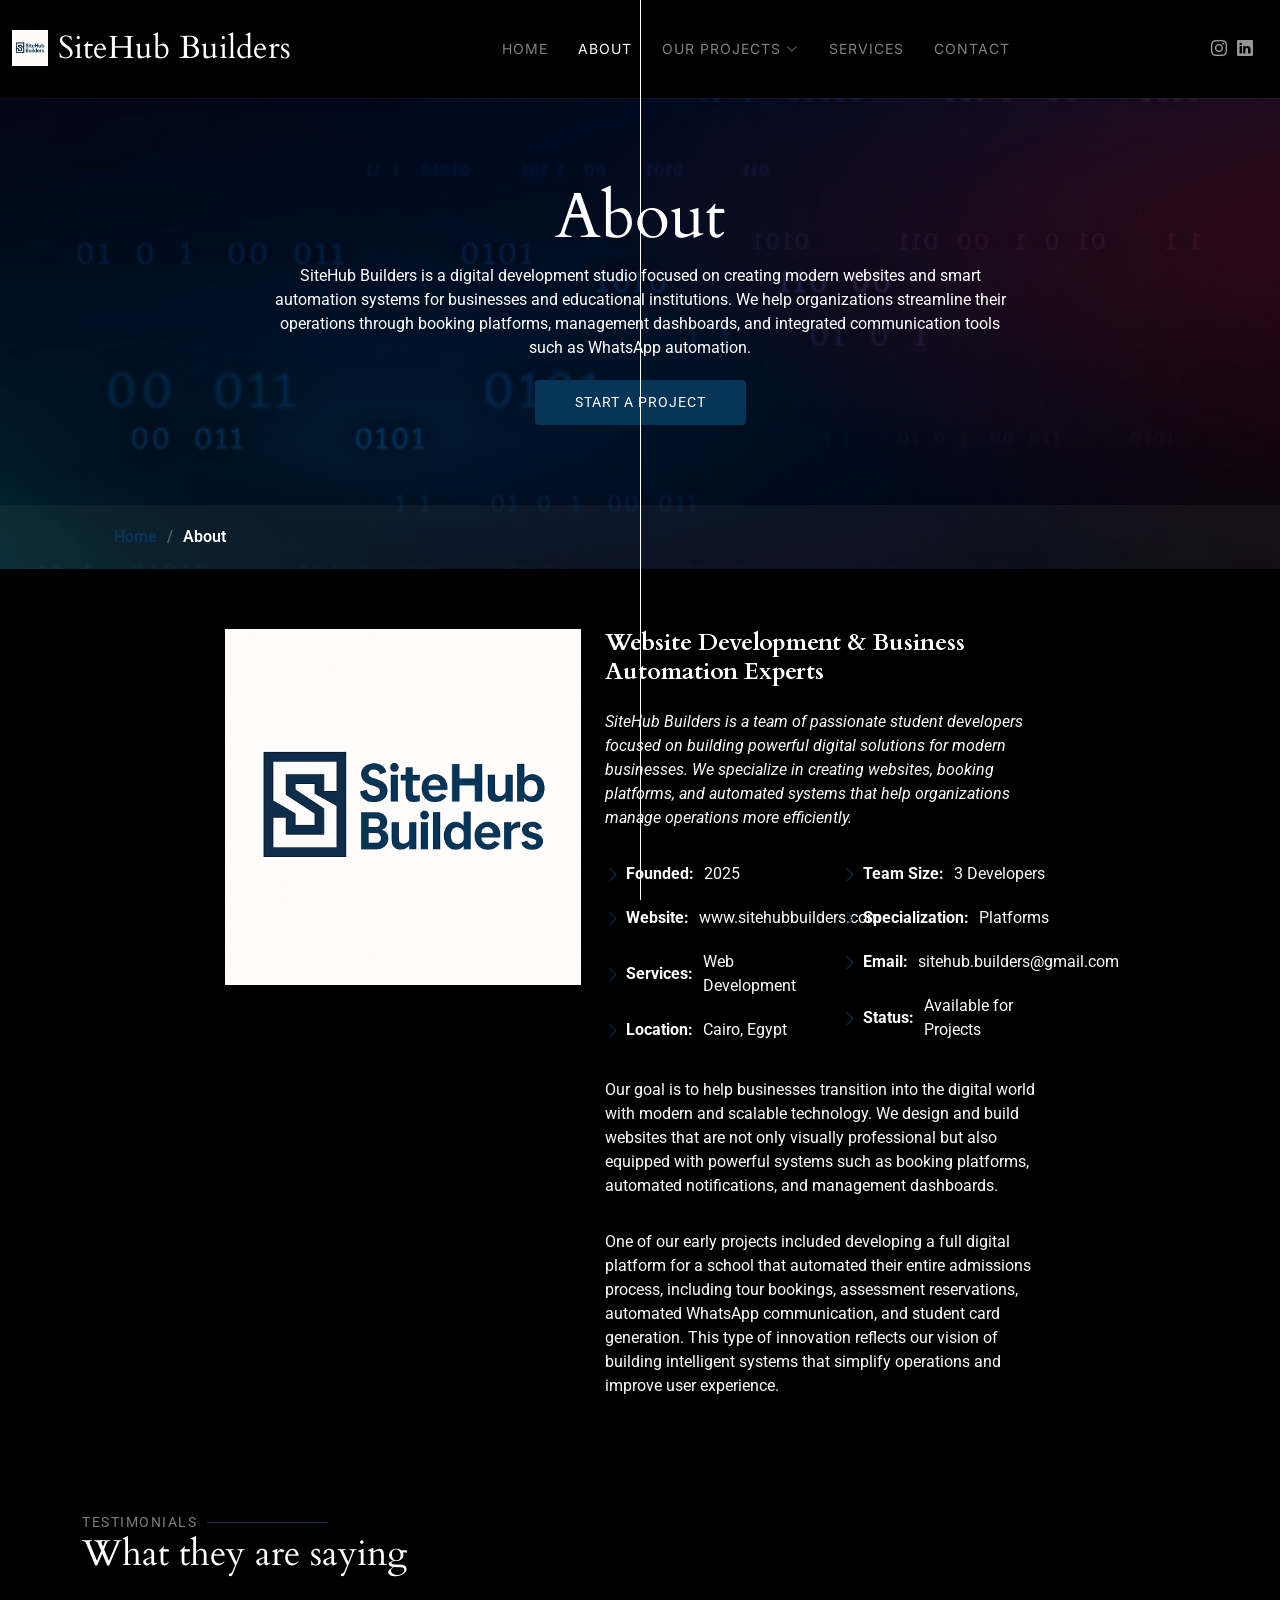
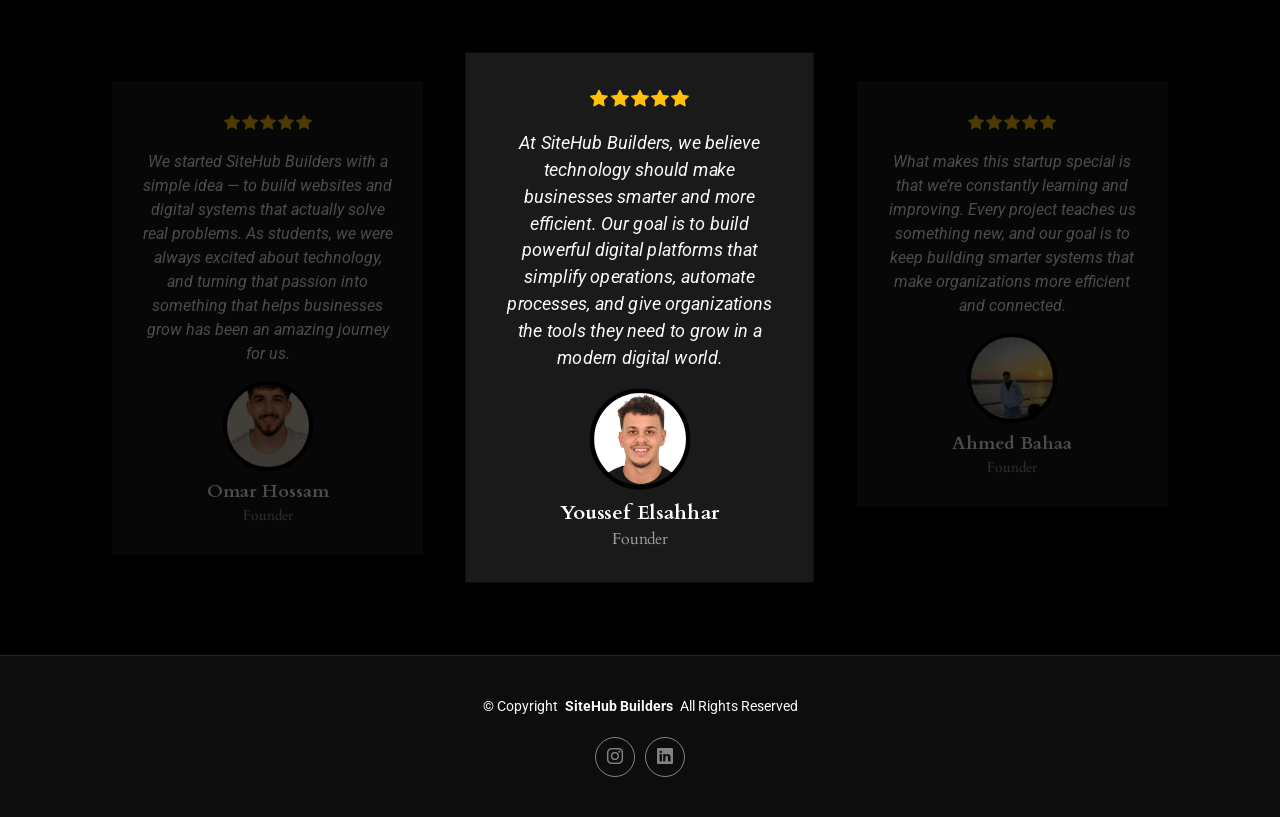
==== commit 62e4daad: "code cleaned" ====
--- a/about.html
+++ b/about.html
@@ -127,9 +127,11 @@
     </section>
 
     <section id="testimonials" class="testimonials section">
+
       <div class="container section-title" data-aos="fade-up">
         <h2>Testimonials</h2>
         <p>What they are saying</p>
+      </div>
 
       <div class="container" data-aos="fade-up" data-aos-delay="100">
 
@@ -206,7 +208,6 @@
                   <h4>Founder</h4>
                 </div>
               </div>
-            </div>
 
           </div>
           <div class="swiper-pagination"></div>
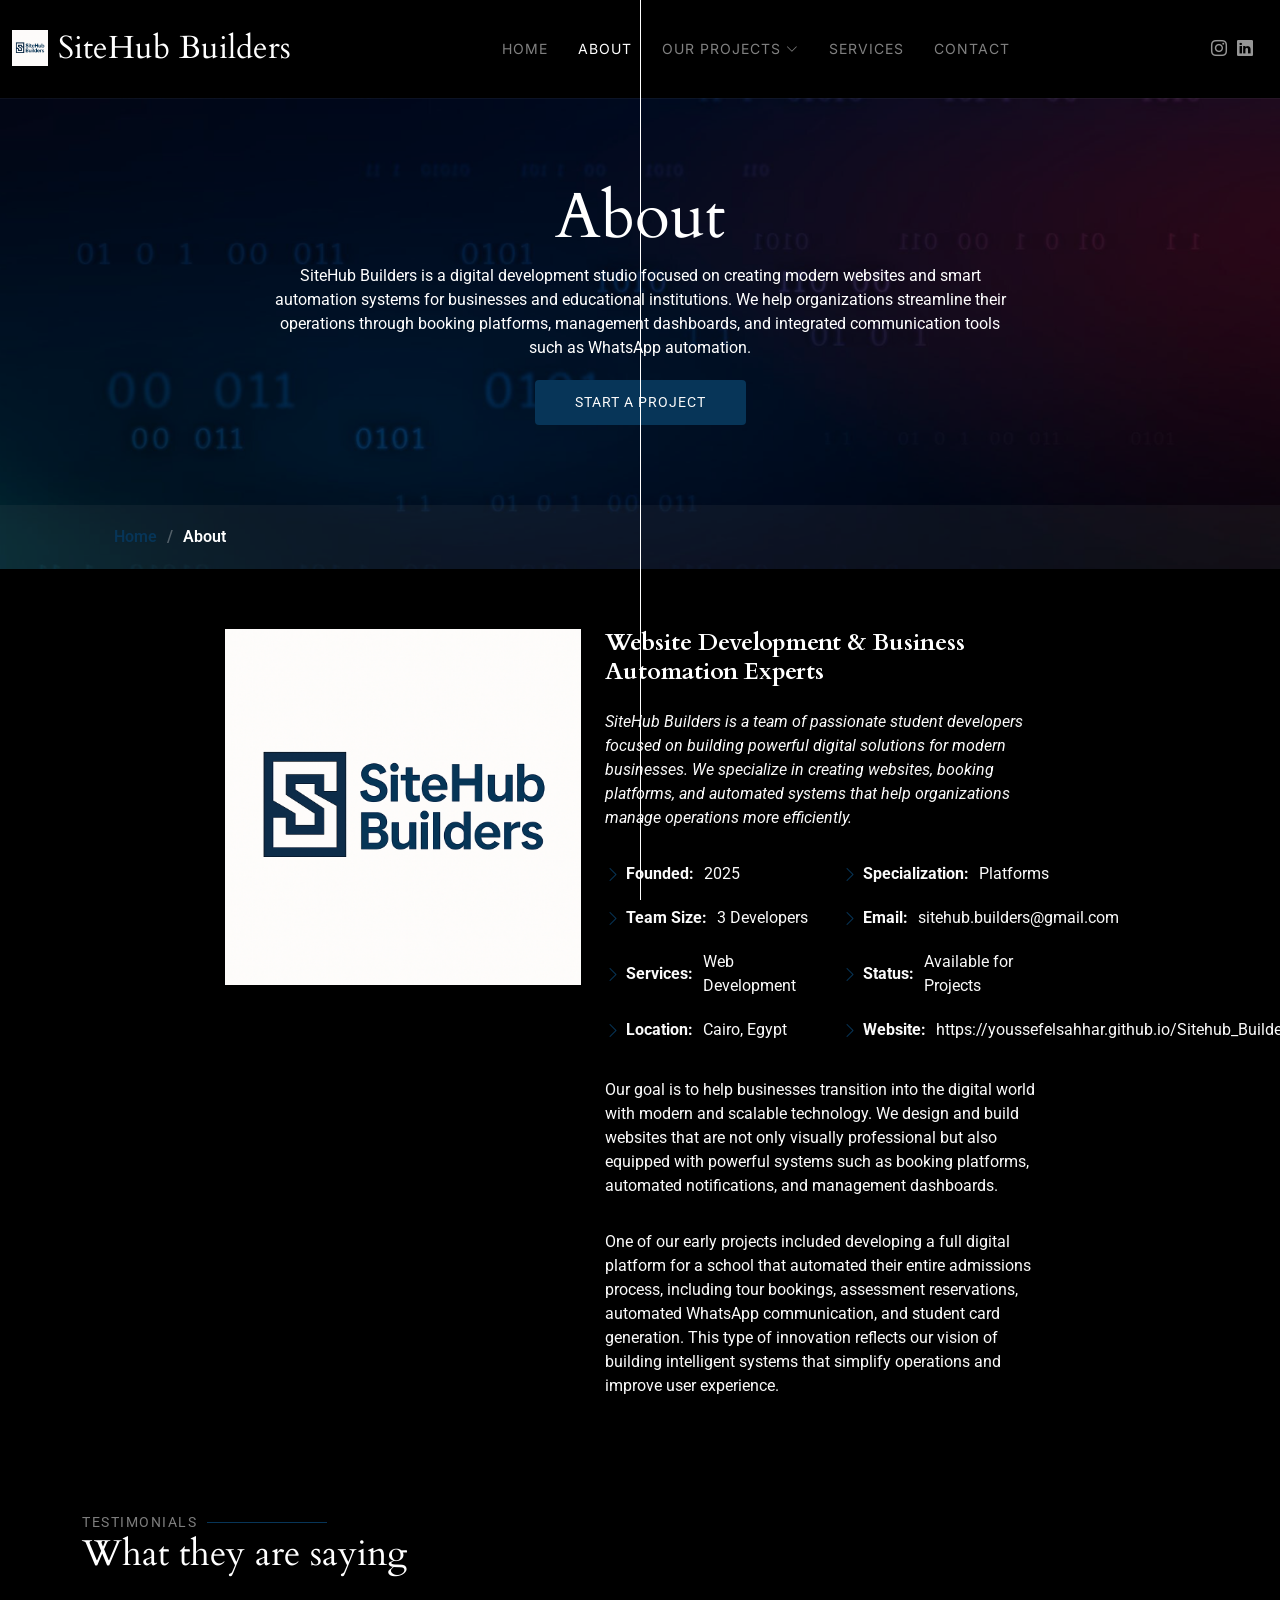
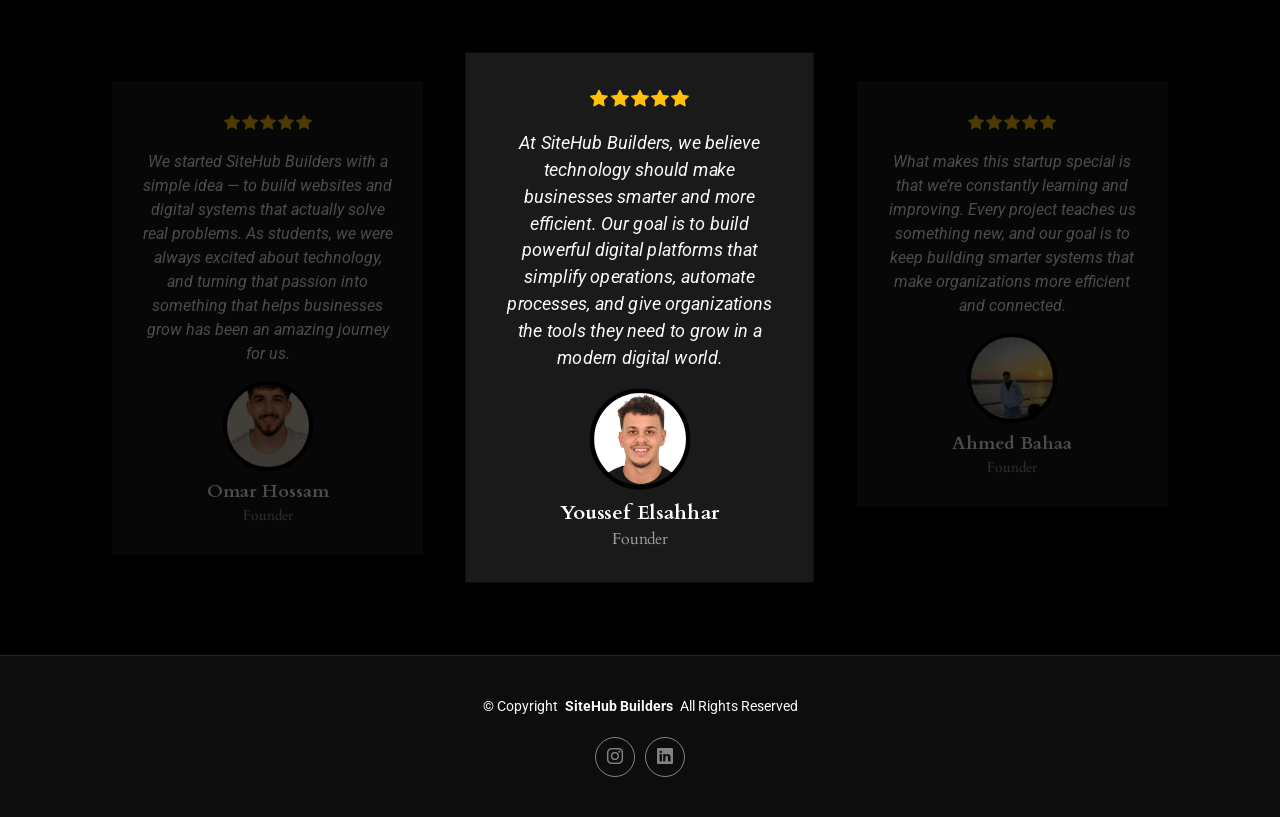
==== commit 15915d65: "url fixed" ====
--- a/about.html
+++ b/about.html
@@ -99,17 +99,17 @@
               <div class="col-lg-6">
                 <ul>
                  <li><i class="bi bi-chevron-right"></i> <strong>Founded:</strong> <span>2025</span></li>
-                  <li><i class="bi bi-chevron-right"></i> <strong>Website:</strong> <span>www.sitehubbuilders.com</span></li>
+                  <li><i class="bi bi-chevron-right"></i> <strong>Team Size:</strong> <span>3 Developers</span></li>
                   <li><i class="bi bi-chevron-right"></i> <strong>Services:</strong> <span>Web Development</span></li>
                   <li><i class="bi bi-chevron-right"></i> <strong>Location:</strong> <span>Cairo, Egypt</span></li>
                 </ul>
               </div>
               <div class="col-lg-6">
                 <ul>
-                  <li><i class="bi bi-chevron-right"></i> <strong>Team Size:</strong> <span>3 Developers</span></li>
                   <li><i class="bi bi-chevron-right"></i> <strong>Specialization:</strong> <span>Platforms</span></li>
                   <li><i class="bi bi-chevron-right"></i> <strong>Email:</strong> <span>sitehub.builders@gmail.com</span></li>
                   <li><i class="bi bi-chevron-right"></i> <strong>Status:</strong> <span>Available for Projects</span></li>
+                  <li><i class="bi bi-chevron-right"></i> <strong>Website:</strong> <span>https://youssefelsahhar.github.io/Sitehub_Builders</span></li>
                 </ul>
               </div>
             </div>
